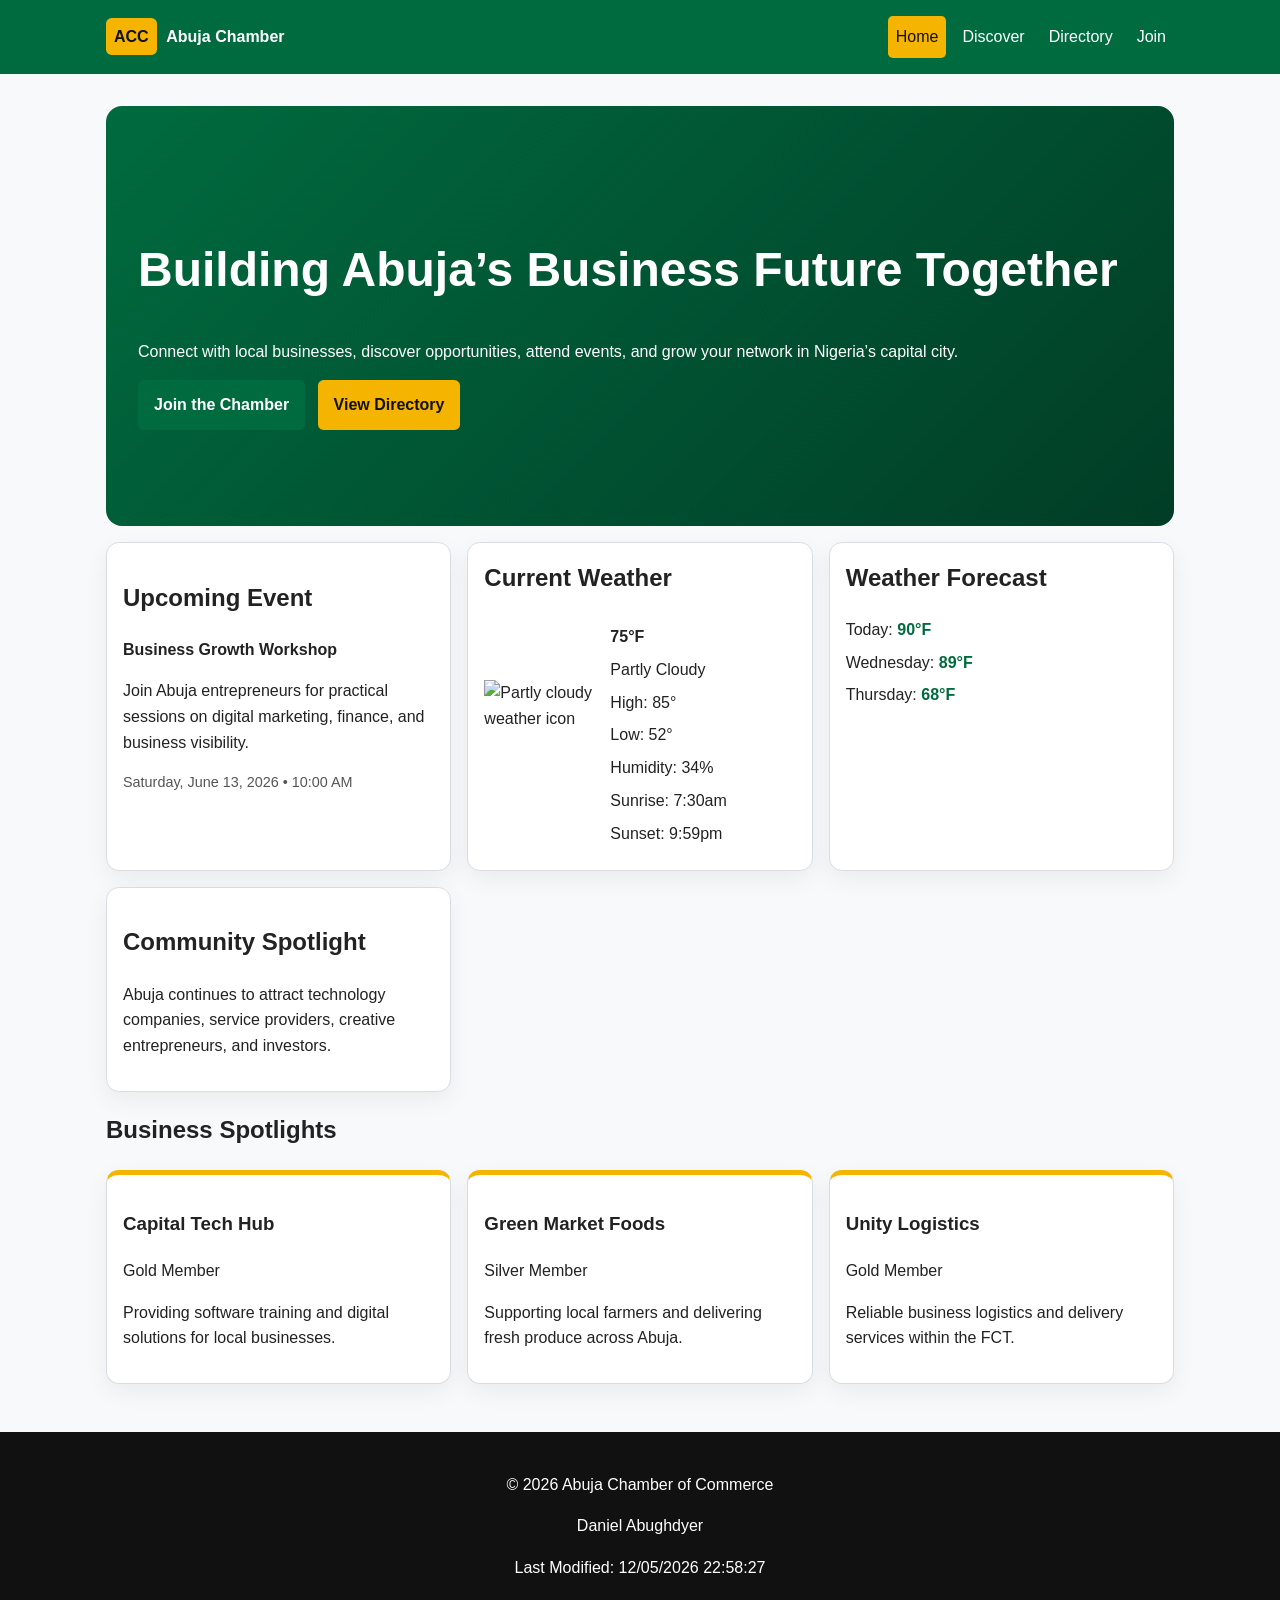
==== index.html @ a57681d7 "Chamber of Commerce" ====
<!DOCTYPE html>
<html lang="en">
<head>
  <meta charset="UTF-8">
  <meta name="viewport" content="width=device-width, initial-scale=1.0">
  <title>Abuja Chamber of Commerce | Home</title>
  <meta name="description" content="Abuja Chamber of Commerce promotes local businesses, networking, investment, and economic development in Abuja, Nigeria.">
  <meta name="author" content="Daniel Abughdyer">
  <link rel="stylesheet" href="styles/base.css">
  <link rel="stylesheet" href="styles/larger.css">
  <script src="scripts/main.js" defer></script>
</head>
<body>
  <header>
    <div class="header-wrap">
      <a class="brand" href="index.html">
        <span class="logo">ACC</span>
        <span>Abuja Chamber</span>
      </a>

      <button id="menu" aria-label="Open navigation menu">☰</button>

      <nav id="nav">
        <a href="index.html" class="active">Home</a>
        <a href="discover.html">Discover</a>
        <a href="directory.html">Directory</a>
        <a href="join.html">Join</a>
      </nav>
    </div>
  </header>

  <main>
    <section class="hero">
      <div>
        <h1>Building Abuja’s Business Future Together</h1>
        <p>Connect with local businesses, discover opportunities, attend events, and grow your network in Nigeria’s capital city.</p>
        <a class="button" href="join.html">Join the Chamber</a>
        <a class="button secondary" href="directory.html">View Directory</a>
      </div>
    </section>

    <section class="grid home-grid">
      <article class="card">
        <h2>Upcoming Event</h2>
        <p><strong>Business Growth Workshop</strong></p>
        <p>Join Abuja entrepreneurs for practical sessions on digital marketing, finance, and business visibility.</p>
        <p class="small">Saturday, June 13, 2026 • 10:00 AM</p>
      </article>

      <article class="card weather-card">
        <h2>Current Weather</h2>

        <div class="weather-content">
          <img
            src="images/weather-icon.webp"
            alt="Partly cloudy weather icon"
            width="120"
            height="120"
            loading="lazy"
          >

          <div class="weather-details">
            <p><strong>75°F</strong></p>
            <p>Partly Cloudy</p>
            <p>High: 85°</p>
            <p>Low: 52°</p>
            <p>Humidity: 34%</p>
            <p>Sunrise: 7:30am</p>
            <p>Sunset: 9:59pm</p>
          </div>
        </div>
      </article>

      <article class="card forecast-card">
        <h2>Weather Forecast</h2>

        <div class="forecast-list">
          <p>Today: <strong>90°F</strong></p>
          <p>Wednesday: <strong>89°F</strong></p>
          <p>Thursday: <strong>68°F</strong></p>
        </div>
      </article>

      <article class="card">
        <h2>Community Spotlight</h2>
        <p>Abuja continues to attract technology companies, service providers, creative entrepreneurs, and investors.</p>
      </article>
    </section>

    <section>
      <h2>Business Spotlights</h2>

      <div class="spotlights">
        <article class="card spotlight">
          <h3>Capital Tech Hub</h3>
          <p>Gold Member</p>
          <p>Providing software training and digital solutions for local businesses.</p>
        </article>

        <article class="card spotlight">
          <h3>Green Market Foods</h3>
          <p>Silver Member</p>
          <p>Supporting local farmers and delivering fresh produce across Abuja.</p>
        </article>

        <article class="card spotlight">
          <h3>Unity Logistics</h3>
          <p>Gold Member</p>
          <p>Reliable business logistics and delivery services within the FCT.</p>
        </article>
      </div>
    </section>
  </main>

  <footer>
    <p>&copy; <span id="currentyear"></span> Abuja Chamber of Commerce</p>
    <p>Daniel Abughdyer</p>
    <p id="lastModified"></p>
  </footer>
</body>
</html>
---- styles/base.css ----
* {
  box-sizing: border-box;
}

:root {
  --primary: #006b3f;
  --secondary: #f4b400;
  --background: #f8f9fa;
  --text: #222222;
  --card: #ffffff;
  --border: #d9dde3;
}

body {
  margin: 0;
  font-family: Roboto, Arial, sans-serif;
  background: var(--background);
  color: var(--text);
  line-height: 1.6;
}

header {
  background: var(--primary);
  color: #ffffff;
}

.header-wrap {
  max-width: 1100px;
  margin: 0 auto;
  padding: 1rem;
  display: flex;
  align-items: center;
  justify-content: space-between;
}

.brand {
  display: flex;
  gap: .6rem;
  align-items: center;
  color: #ffffff;
  text-decoration: none;
  font-weight: 700;
}

.logo {
  background: var(--secondary);
  color: #111111;
  padding: .35rem .5rem;
  border-radius: .35rem;
}

#menu {
  background: transparent;
  color: #ffffff;
  border: 1px solid #ffffff;
  border-radius: .3rem;
  padding: .35rem .6rem;
  font-size: 1.4rem;
}

nav {
  display: none;
  flex-direction: column;
  gap: .5rem;
  position: absolute;
  top: 70px;
  right: 1rem;
  left: 1rem;
  background: #004d2d;
  padding: 1rem;
  border-radius: .5rem;
}

nav.open {
  display: flex;
}

nav a {
  color: #ffffff;
  text-decoration: none;
  padding: .5rem;
  border-radius: .3rem;
}

nav a:hover,
nav a.active {
  background: var(--secondary);
  color: #111111;
}

main {
  max-width: 1100px;
  margin: 0 auto;
  padding: 1rem;
}

.hero {
  min-height: 420px;
  display: flex;
  align-items: center;
  padding: 2rem;
  background: linear-gradient(135deg, #006b3f, #013d26);
  color: #ffffff;
  border-radius: 1rem;
  margin: 1rem 0;
}

.hero h1 {
  font-size: 2.1rem;
  line-height: 1.2;
}

.button,
button {
  display: inline-block;
  background: var(--primary);
  color: #ffffff;
  border: none;
  border-radius: .35rem;
  padding: .75rem 1rem;
  text-decoration: none;
  cursor: pointer;
  font-weight: 700;
}

.button.secondary {
  background: var(--secondary);
  color: #111111;
  margin-left: .5rem;
}

.card {
  background: var(--card);
  border: 1px solid var(--border);
  border-radius: .8rem;
  padding: 1rem;
  box-shadow: 0 8px 24px rgba(0, 0, 0, .06);
}

.grid,
.spotlights,
.directory-grid,
.membership-cards,
.gallery {
  display: grid;
  gap: 1rem;
}

.home-grid {
  grid-template-columns: 1fr;
}

.small {
  font-size: .9rem;
  color: #555555;
}

.spotlight {
  border-top: 5px solid var(--secondary);
}

footer {
  background: #111111;
  color: #ffffff;
  text-align: center;
  padding: 1.5rem 1rem;
  margin-top: 2rem;
}

.discover-layout,
.join-layout {
  display: grid;
  gap: 1rem;
}

.placeholder-img {
  min-height: 180px;
  background: #dfe7e2;
  border-radius: .5rem;
  display: grid;
  place-items: center;
  color: #18392b;
  font-weight: 700;
}

figure {
  margin: 0;
}

figcaption {
  margin-top: .75rem;
}

.view-buttons {
  display: flex;
  gap: .5rem;
  margin: 1rem 0;
}

.directory-grid.list {
  display: block;
}

.directory-grid.list .member-card {
  margin-bottom: 1rem;
}

.member-card h2 {
  color: var(--primary);
}

form {
  display: grid;
  gap: 1rem;
}

label {
  display: grid;
  gap: .35rem;
  font-weight: 700;
}

input,
select,
textarea {
  width: 100%;
  padding: .75rem;
  border: 1px solid var(--border);
  border-radius: .35rem;
  font: inherit;
}

.thanks {
  min-height: 55vh;
  display: grid;
  place-items: center;
}

.weather-content {
  display: flex;
  align-items: center;
  gap: 1rem;
  flex-wrap: wrap;
}

.weather-content img {
  width: 110px;
  height: 110px;
  object-fit: contain;
}

.weather-details p,
.forecast-list p {
  margin: 0.45rem 0;
}

.forecast-list strong {
  color: var(--primary);
}

.weather-card h2,
.forecast-card h2 {
  margin-top: 0;
}
---- styles/larger.css ----
@media (min-width: 40rem) {
  #menu {
    display: none;
  }

  nav {
    display: flex;
    position: static;
    flex-direction: row;
    background: transparent;
    padding: 0;
  }

  .hero h1 {
    font-size: 3rem;
  }

  .home-grid,
  .spotlights,
  .directory-grid {
    grid-template-columns: repeat(3, 1fr);
  }

  .discover-layout {
    grid-template-columns: 300px 1fr;
  }

  .gallery {
    grid-template-columns: repeat(2, 1fr);
  }

  .join-layout {
    grid-template-columns: 1.3fr .9fr;
    align-items: start;
  }
}
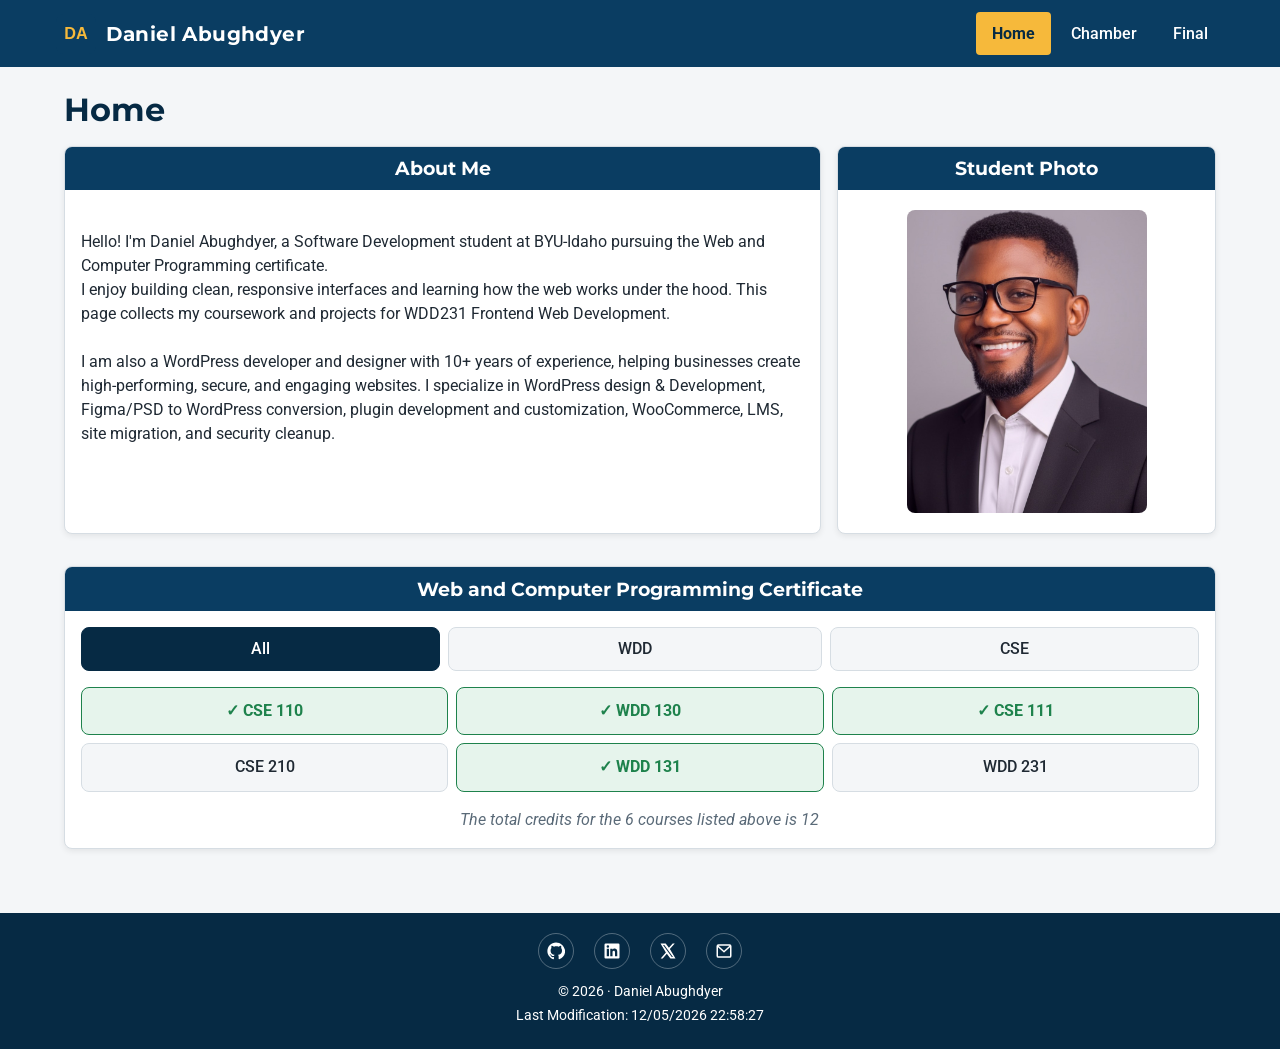
==== commit 3671c8cc: "course page" ====
--- a/index.html
+++ b/index.html
@@ -3,119 +3,110 @@
 <head>
   <meta charset="UTF-8">
   <meta name="viewport" content="width=device-width, initial-scale=1.0">
-  <title>Abuja Chamber of Commerce | Home</title>
-  <meta name="description" content="Abuja Chamber of Commerce promotes local businesses, networking, investment, and economic development in Abuja, Nigeria.">
+
+  <title>WDD231 | Daniel Abughdyer</title>
+  <meta name="description" content="WDD 231 course home page for Daniel Abughdyer — frontend web development coursework, projects, and Web and Computer Programming certificate progress.">
   <meta name="author" content="Daniel Abughdyer">
-  <link rel="stylesheet" href="styles/base.css">
+
+  <link rel="icon" type="image/svg+xml" href="images/logo.svg">
+
+  <link rel="preconnect" href="https://fonts.googleapis.com">
+  <link rel="preconnect" href="https://fonts.gstatic.com" crossorigin>
+  <link href="https://fonts.googleapis.com/css2?family=Montserrat:wght@600;700&family=Roboto:wght@400;500;700&display=swap" rel="stylesheet">
+
+  <meta property="og:type" content="website">
+  <meta property="og:title" content="WDD 231 | Daniel Abughdyer">
+  <meta property="og:description" content="Course home page showcasing Daniel Abughdyer's frontend web development coursework at BYU-Idaho.">
+  <meta property="og:url" content="https://danitex24.github.io/wdd231/">
+
+  <link rel="stylesheet" href="styles/normalize.css">
+  <link rel="stylesheet" href="styles/small.css">
   <link rel="stylesheet" href="styles/larger.css">
-  <script src="scripts/main.js" defer></script>
+
+  <script src="scripts/navigation.js" defer></script>
+  <script src="scripts/date.js" defer></script>
+  <script src="scripts/course.js" defer></script>
 </head>
 <body>
   <header>
     <div class="header-wrap">
       <a class="brand" href="index.html">
-        <span class="logo">ACC</span>
-        <span>Abuja Chamber</span>
+        <img class="logo" src="images/logo.svg" alt="" width="40" height="40">
+        <span class="brand-name">Daniel Abughdyer</span>
       </a>
 
-      <button id="menu" aria-label="Open navigation menu">☰</button>
+      <button id="menu" type="button" aria-label="Open navigation menu" aria-expanded="false" aria-controls="primary-nav"></button>
 
-      <nav id="nav">
-        <a href="index.html" class="active">Home</a>
-        <a href="discover.html">Discover</a>
-        <a href="directory.html">Directory</a>
-        <a href="join.html">Join</a>
+      <nav id="primary-nav" aria-label="Primary">
+        <a href="index.html" class="active" aria-current="page">Home</a>
+        <a href="chamber/index.html">Chamber</a>
+        <a href="#">Final</a>
       </nav>
     </div>
   </header>
 
   <main>
-    <section class="hero">
-      <div>
-        <h1>Building Abuja’s Business Future Together</h1>
-        <p>Connect with local businesses, discover opportunities, attend events, and grow your network in Nigeria’s capital city.</p>
-        <a class="button" href="join.html">Join the Chamber</a>
-        <a class="button secondary" href="directory.html">View Directory</a>
-      </div>
-    </section>
+    <h1>Home</h1>
 
-    <section class="grid home-grid">
-      <article class="card">
-        <h2>Upcoming Event</h2>
-        <p><strong>Business Growth Workshop</strong></p>
-        <p>Join Abuja entrepreneurs for practical sessions on digital marketing, finance, and business visibility.</p>
-        <p class="small">Saturday, June 13, 2026 • 10:00 AM</p>
-      </article>
+    <div class="home-grid">
+      <section class="card about-card" aria-labelledby="about-heading">
+        <h2 id="about-heading">About Me</h2>
+        <div class="card-body">
+          <br>
+            Hello! I'm Daniel Abughdyer, a Software Development student at BYU-Idaho
+            pursuing the Web and Computer Programming certificate. </br> I enjoy building
+            clean, responsive interfaces and learning how the web works under the hood.
+            This page collects my coursework and projects for WDD231  Frontend Web
+            Development.
 
-      <article class="card weather-card">
-        <h2>Current Weather</h2>
+          </p>
+            </br>
+            <p>
+            I am also a WordPress developer and designer with 10+ years of experience, 
+            helping businesses create high-performing, secure, and engaging websites. 
+            I specialize in WordPress design & Development, Figma/PSD to WordPress conversion, 
+            plugin development and customization, WooCommerce, LMS, site migration, and security cleanup.
+            </p>
+        </div>
+      </section>
 
-        <div class="weather-content">
-          <img
-            src="images/weather-icon.webp"
-            alt="Partly cloudy weather icon"
-            width="120"
-            height="120"
-            loading="lazy"
-          >
+      <section class="card photo-card" aria-labelledby="photo-heading">
+        <h2 id="photo-heading">Student Photo</h2>
+        <div class="photo-frame">
+          <img src="images/daniel-abughdyer.jpeg" alt="Portrait of Daniel Abughdyer" width="240" height="240">
+        </div>
+      </section>
 
-          <div class="weather-details">
-            <p><strong>75°F</strong></p>
-            <p>Partly Cloudy</p>
-            <p>High: 85°</p>
-            <p>Low: 52°</p>
-            <p>Humidity: 34%</p>
-            <p>Sunrise: 7:30am</p>
-            <p>Sunset: 9:59pm</p>
-          </div>
+      <section class="card courses-card" aria-labelledby="courses-heading">
+        <h2 id="courses-heading">Web and Computer Programming Certificate</h2>
+        <div class="filter-bar" role="group" aria-label="Filter courses">
+          <button type="button" class="active" data-filter="all">All</button>
+          <button type="button" data-filter="WDD">WDD</button>
+          <button type="button" data-filter="CSE">CSE</button>
         </div>
-      </article>
-
-      <article class="card forecast-card">
-        <h2>Weather Forecast</h2>
-
-        <div class="forecast-list">
-          <p>Today: <strong>90°F</strong></p>
-          <p>Wednesday: <strong>89°F</strong></p>
-          <p>Thursday: <strong>68°F</strong></p>
-        </div>
-      </article>
-
-      <article class="card">
-        <h2>Community Spotlight</h2>
-        <p>Abuja continues to attract technology companies, service providers, creative entrepreneurs, and investors.</p>
-      </article>
-    </section>
-
-    <section>
-      <h2>Business Spotlights</h2>
-
-      <div class="spotlights">
-        <article class="card spotlight">
-          <h3>Capital Tech Hub</h3>
-          <p>Gold Member</p>
-          <p>Providing software training and digital solutions for local businesses.</p>
-        </article>
-
-        <article class="card spotlight">
-          <h3>Green Market Foods</h3>
-          <p>Silver Member</p>
-          <p>Supporting local farmers and delivering fresh produce across Abuja.</p>
-        </article>
-
-        <article class="card spotlight">
-          <h3>Unity Logistics</h3>
-          <p>Gold Member</p>
-          <p>Reliable business logistics and delivery services within the FCT.</p>
-        </article>
-      </div>
-    </section>
+        <div id="course-grid" class="course-grid" aria-live="polite"></div>
+        <p id="credits-total" class="credits-total"></p>
+      </section>
+    </div>
   </main>
 
   <footer>
-    <p>&copy; <span id="currentyear"></span> Abuja Chamber of Commerce</p>
-    <p>Daniel Abughdyer</p>
+    <div class="social-links">
+      <a href="https://github.com/danitex24" aria-label="GitHub profile" target="_blank" rel="noopener">
+        <svg viewBox="0 0 24 24" aria-hidden="true"><path d="M12 .5C5.6.5.5 5.6.5 12c0 5.1 3.3 9.4 7.9 10.9.6.1.8-.2.8-.6v-2.2c-3.2.7-3.9-1.4-3.9-1.4-.5-1.3-1.3-1.7-1.3-1.7-1-.7.1-.7.1-.7 1.2.1 1.8 1.2 1.8 1.2 1 1.8 2.8 1.3 3.5 1 .1-.8.4-1.3.7-1.6-2.6-.3-5.3-1.3-5.3-5.7 0-1.3.4-2.3 1.2-3.1-.1-.3-.5-1.5.1-3.1 0 0 1-.3 3.3 1.2.9-.3 2-.4 3-.4s2.1.1 3 .4c2.3-1.5 3.3-1.2 3.3-1.2.6 1.6.2 2.8.1 3.1.7.8 1.2 1.8 1.2 3.1 0 4.4-2.7 5.4-5.3 5.7.4.4.8 1.1.8 2.2v3.3c0 .3.2.7.8.6 4.6-1.5 7.9-5.8 7.9-10.9C23.5 5.6 18.4.5 12 .5z"/></svg>
+      </a>
+      <a href="https://www.linkedin.com/in/danielabughdyer" aria-label="LinkedIn profile" target="_blank" rel="noopener">
+        <svg viewBox="0 0 24 24" aria-hidden="true"><path d="M20.5 2h-17A1.5 1.5 0 002 3.5v17A1.5 1.5 0 003.5 22h17a1.5 1.5 0 001.5-1.5v-17A1.5 1.5 0 0020.5 2zM8 19H5V9h3v10zM6.5 7.7a1.7 1.7 0 110-3.4 1.7 1.7 0 010 3.4zM19 19h-3v-5.3c0-1.3-.5-2.1-1.6-2.1-.9 0-1.4.6-1.6 1.2-.1.2-.1.5-.1.8V19h-3V9h3v1.3c.4-.6 1.1-1.5 2.8-1.5 2 0 3.5 1.3 3.5 4.2V19z"/></svg>
+      </a>
+      <a href="https://x.com/danitex24" aria-label="X profile" target="_blank" rel="noopener">
+        <svg viewBox="0 0 24 24" aria-hidden="true"><path d="M18.244 2H21l-6.52 7.45L22 22h-6.79l-4.74-6.2L4.96 22H2.2l6.98-7.97L2 2h6.92l4.28 5.66L18.244 2zm-1.19 18h1.55L7.04 4H5.4l11.654 16z"/></svg>
+      </a>
+      <a href="mailto:danieladasho@gmail.com" aria-label="Email Daniel">
+        <svg viewBox="0 0 24 24" aria-hidden="true"><path d="M2 5.5A2.5 2.5 0 014.5 3h15A2.5 2.5 0 0122 5.5v13a2.5 2.5 0 01-2.5 2.5h-15A2.5 2.5 0 012 18.5v-13zm2.7-.5L12 11.5 19.3 5H4.7zM20 7.1l-7.4 6.7a1 1 0 01-1.2 0L4 7.1V18.5c0 .3.2.5.5.5h15c.3 0 .5-.2.5-.5V7.1z"/></svg>
+      </a>
+    </div>
+    <p>&copy; <span id="currentyear"></span> &middot; Daniel Abughdyer</p>
     <p id="lastModified"></p>
   </footer>
 </body>
-</html>+</html>
--- a/styles/small.css
+++ b/styles/small.css
@@ -0,0 +1,294 @@
+/* Base styles — mobile-first (≥320px) */
+
+:root {
+  --color-primary: #0a3d62;
+  --color-primary-dark: #062a44;
+  --color-accent: #f6b93b;
+  --color-bg: #f4f6f8;
+  --color-surface: #ffffff;
+  --color-text: #1f2933;
+  --color-muted: #5a6a78;
+  --color-border: #d6dde3;
+  --color-completed: #1e824c;
+  --color-completed-bg: #e6f4ec;
+  --shadow-card: 0 2px 6px rgba(0, 0, 0, 0.08);
+  --radius: 8px;
+  --font-heading: "Montserrat", Arial, sans-serif;
+  --font-body: "Roboto", Arial, sans-serif;
+}
+
+body {
+  margin: 0;
+  font-family: var(--font-body);
+  color: var(--color-text);
+  background-color: var(--color-bg);
+  line-height: 1.5;
+}
+
+h1, h2, h3 {
+  font-family: var(--font-heading);
+  margin: 0;
+  line-height: 1.2;
+}
+
+a {
+  color: var(--color-primary);
+}
+
+img {
+  max-width: 100%;
+  height: auto;
+  display: block;
+}
+
+/* Header */
+header {
+  background-color: var(--color-primary);
+  color: #fff;
+}
+
+.header-wrap {
+  display: flex;
+  flex-wrap: wrap;
+  align-items: center;
+  justify-content: space-between;
+  padding: 0.75rem 1rem;
+  max-width: 1200px;
+  margin: 0 auto;
+  gap: 0.75rem;
+}
+
+.brand {
+  display: flex;
+  align-items: center;
+  gap: 0.6rem;
+  color: #fff;
+  text-decoration: none;
+}
+
+.brand .logo {
+  width: 40px;
+  height: 40px;
+  flex-shrink: 0;
+}
+
+.brand-name {
+  font-family: var(--font-heading);
+  font-weight: 700;
+  font-size: 1.1rem;
+  letter-spacing: 0.02em;
+}
+
+#menu {
+  background: transparent;
+  border: 2px solid #fff;
+  color: #fff;
+  font-size: 1.4rem;
+  line-height: 1;
+  padding: 0.25rem 0.6rem;
+  border-radius: 4px;
+  cursor: pointer;
+}
+
+#menu::before {
+  content: "\2630";
+}
+
+#menu.open::before {
+  content: "\2715";
+}
+
+/* Navigation */
+nav {
+  display: none;
+  width: 100%;
+  flex-direction: column;
+}
+
+nav.open {
+  display: flex;
+}
+
+nav a {
+  display: block;
+  padding: 0.75rem 1rem;
+  color: #fff;
+  text-decoration: none;
+  border-top: 1px solid rgba(255, 255, 255, 0.15);
+  font-weight: 500;
+}
+
+nav a:hover,
+nav a:focus {
+  background-color: var(--color-primary-dark);
+}
+
+nav a.active {
+  background-color: var(--color-accent);
+  color: var(--color-primary-dark);
+  font-weight: 700;
+}
+
+/* Main */
+main {
+  max-width: 1200px;
+  margin: 0 auto;
+  padding: 1rem;
+}
+
+main > h1 {
+  font-size: 1.6rem;
+  margin-bottom: 1rem;
+  color: var(--color-primary-dark);
+}
+
+.card {
+  background-color: var(--color-surface);
+  border: 1px solid var(--color-border);
+  border-radius: var(--radius);
+  box-shadow: var(--shadow-card);
+  margin-bottom: 1rem;
+  overflow: hidden;
+}
+
+.card h2 {
+  background-color: var(--color-primary);
+  color: #fff;
+  font-size: 1.05rem;
+  text-align: center;
+  padding: 0.65rem 1rem;
+}
+
+.card-body {
+  padding: 1rem;
+}
+
+.about-card p {
+  margin: 0;
+}
+
+.photo-card .photo-frame {
+  display: flex;
+  justify-content: center;
+  padding: 1rem;
+}
+
+.photo-card img {
+  border-radius: var(--radius);
+  max-width: 100%;
+}
+
+/* Course Filters and Cards */
+.filter-bar {
+  display: flex;
+  flex-wrap: wrap;
+  gap: 0.5rem;
+  padding: 1rem;
+  justify-content: center;
+}
+
+.filter-bar button {
+  flex: 1 1 auto;
+  min-width: 80px;
+  padding: 0.55rem 1rem;
+  background-color: var(--color-bg);
+  border: 1px solid var(--color-border);
+  border-radius: var(--radius);
+  font-family: var(--font-body);
+  font-weight: 500;
+  cursor: pointer;
+  color: var(--color-text);
+}
+
+.filter-bar button:hover,
+.filter-bar button:focus {
+  background-color: var(--color-primary);
+  color: #fff;
+  border-color: var(--color-primary);
+}
+
+.filter-bar button.active {
+  background-color: var(--color-primary-dark);
+  color: #fff;
+  border-color: var(--color-primary-dark);
+}
+
+.course-grid {
+  display: grid;
+  grid-template-columns: 1fr;
+  gap: 0.5rem;
+  padding: 0 1rem 1rem;
+}
+
+.course {
+  background-color: var(--color-bg);
+  border: 1px solid var(--color-border);
+  border-radius: var(--radius);
+  padding: 0.7rem 1rem;
+  font-weight: 500;
+  text-align: center;
+  color: var(--color-text);
+}
+
+.course.completed {
+  background-color: var(--color-completed-bg);
+  border-color: var(--color-completed);
+  color: var(--color-completed);
+  font-weight: 700;
+}
+
+.course.completed::before {
+  content: "\2713  ";
+}
+
+.credits-total {
+  text-align: center;
+  padding: 0 1rem 1rem;
+  font-style: italic;
+  color: var(--color-muted);
+}
+
+/* Footer */
+footer {
+  background-color: var(--color-primary-dark);
+  color: #fff;
+  text-align: center;
+  padding: 1.25rem 1rem;
+  margin-top: 1.5rem;
+}
+
+.social-links {
+  display: flex;
+  justify-content: center;
+  gap: 1.25rem;
+  margin-bottom: 0.75rem;
+}
+
+.social-links a {
+  color: #fff;
+  display: inline-flex;
+  align-items: center;
+  justify-content: center;
+  width: 36px;
+  height: 36px;
+  border-radius: 50%;
+  border: 1px solid rgba(255, 255, 255, 0.3);
+  transition: background-color 0.2s ease;
+}
+
+.social-links a:hover,
+.social-links a:focus {
+  background-color: var(--color-accent);
+  color: var(--color-primary-dark);
+}
+
+.social-links svg {
+  width: 18px;
+  height: 18px;
+  fill: currentColor;
+}
+
+footer p {
+  margin: 0.15rem 0;
+  font-size: 0.9rem;
+}
--- a/styles/larger.css
+++ b/styles/larger.css
@@ -1,36 +1,59 @@
-@media (min-width: 40rem) {
+/* Larger-screen styles (≥640px) */
+
+@media (min-width: 640px) {
+
   #menu {
     display: none;
   }
 
   nav {
     display: flex;
-    position: static;
     flex-direction: row;
-    background: transparent;
-    padding: 0;
+    width: auto;
+    gap: 0.25rem;
   }
 
-  .hero h1 {
-    font-size: 3rem;
+  nav a {
+    border-top: none;
+    padding: 0.6rem 1rem;
+    border-radius: 4px;
   }
 
-  .home-grid,
-  .spotlights,
-  .directory-grid {
+  main > h1 {
+    font-size: 2rem;
+  }
+
+  .home-grid {
+    display: grid;
+    grid-template-columns: 2fr 1fr;
+    gap: 1rem;
+  }
+
+  .home-grid .courses-card {
+    grid-column: 1 / -1;
+  }
+
+  .course-grid {
     grid-template-columns: repeat(3, 1fr);
   }
 
-  .discover-layout {
-    grid-template-columns: 300px 1fr;
+  .photo-card .photo-frame {
+    padding: 1.25rem;
   }
 
-  .gallery {
-    grid-template-columns: repeat(2, 1fr);
+}
+
+@media (min-width: 960px) {
+
+  main {
+    padding: 1.5rem;
   }
 
-  .join-layout {
-    grid-template-columns: 1.3fr .9fr;
-    align-items: start;
+  .card h2 {
+    font-size: 1.2rem;
+  }
+
+  .brand-name {
+    font-size: 1.25rem;
   }
 }
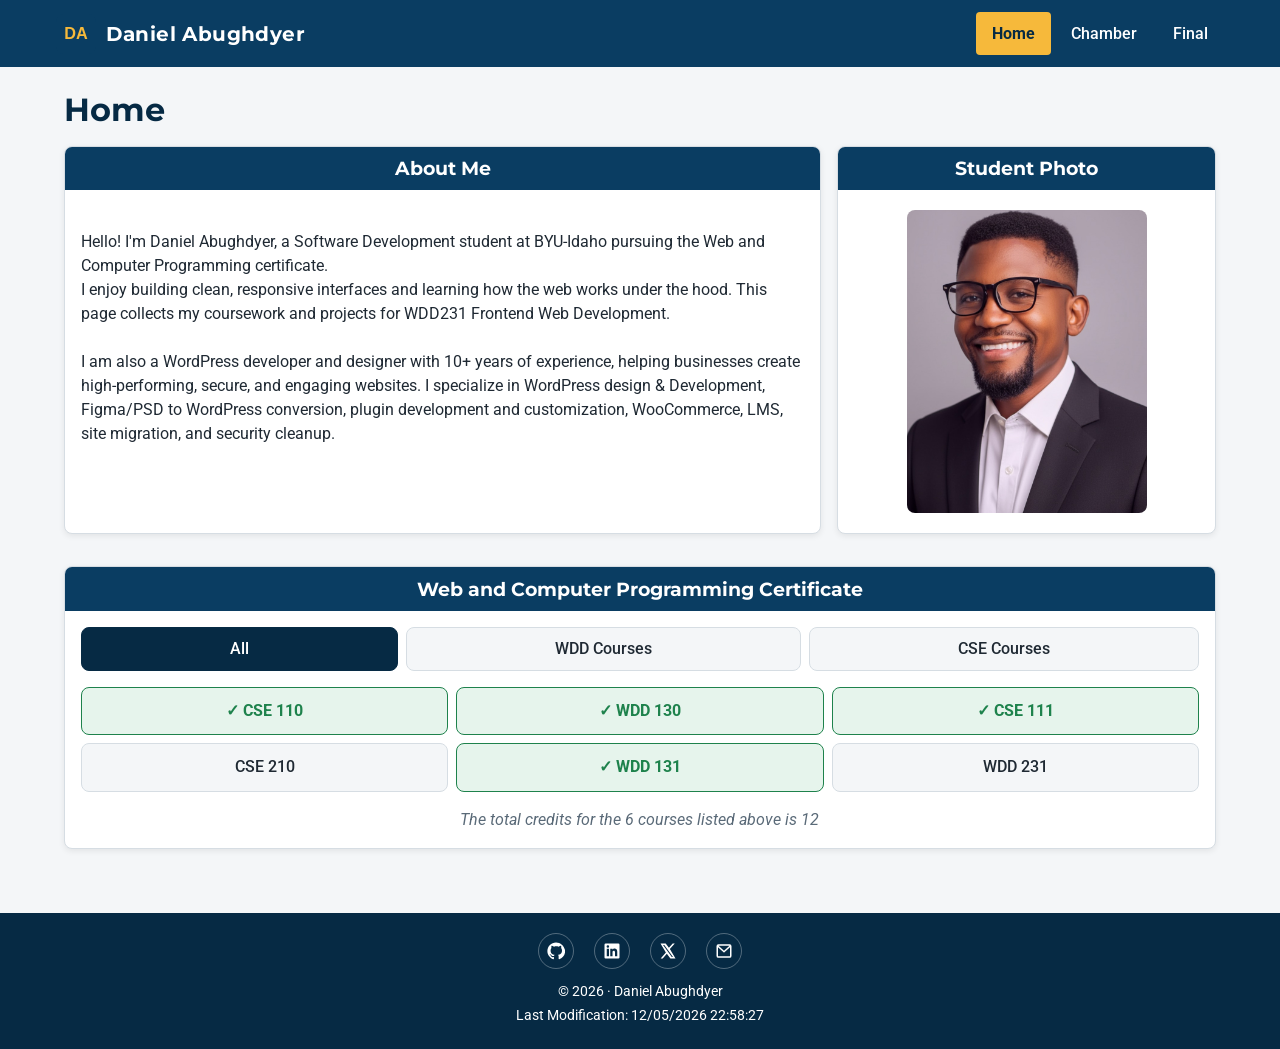
==== commit 7c55ea15: "add courses name" ====
--- a/index.html
+++ b/index.html
@@ -81,8 +81,8 @@
         <h2 id="courses-heading">Web and Computer Programming Certificate</h2>
         <div class="filter-bar" role="group" aria-label="Filter courses">
           <button type="button" class="active" data-filter="all">All</button>
-          <button type="button" data-filter="WDD">WDD</button>
-          <button type="button" data-filter="CSE">CSE</button>
+          <button type="button" data-filter="WDD">WDD Courses</button>
+          <button type="button" data-filter="CSE">CSE Courses</button>
         </div>
         <div id="course-grid" class="course-grid" aria-live="polite"></div>
         <p id="credits-total" class="credits-total"></p>
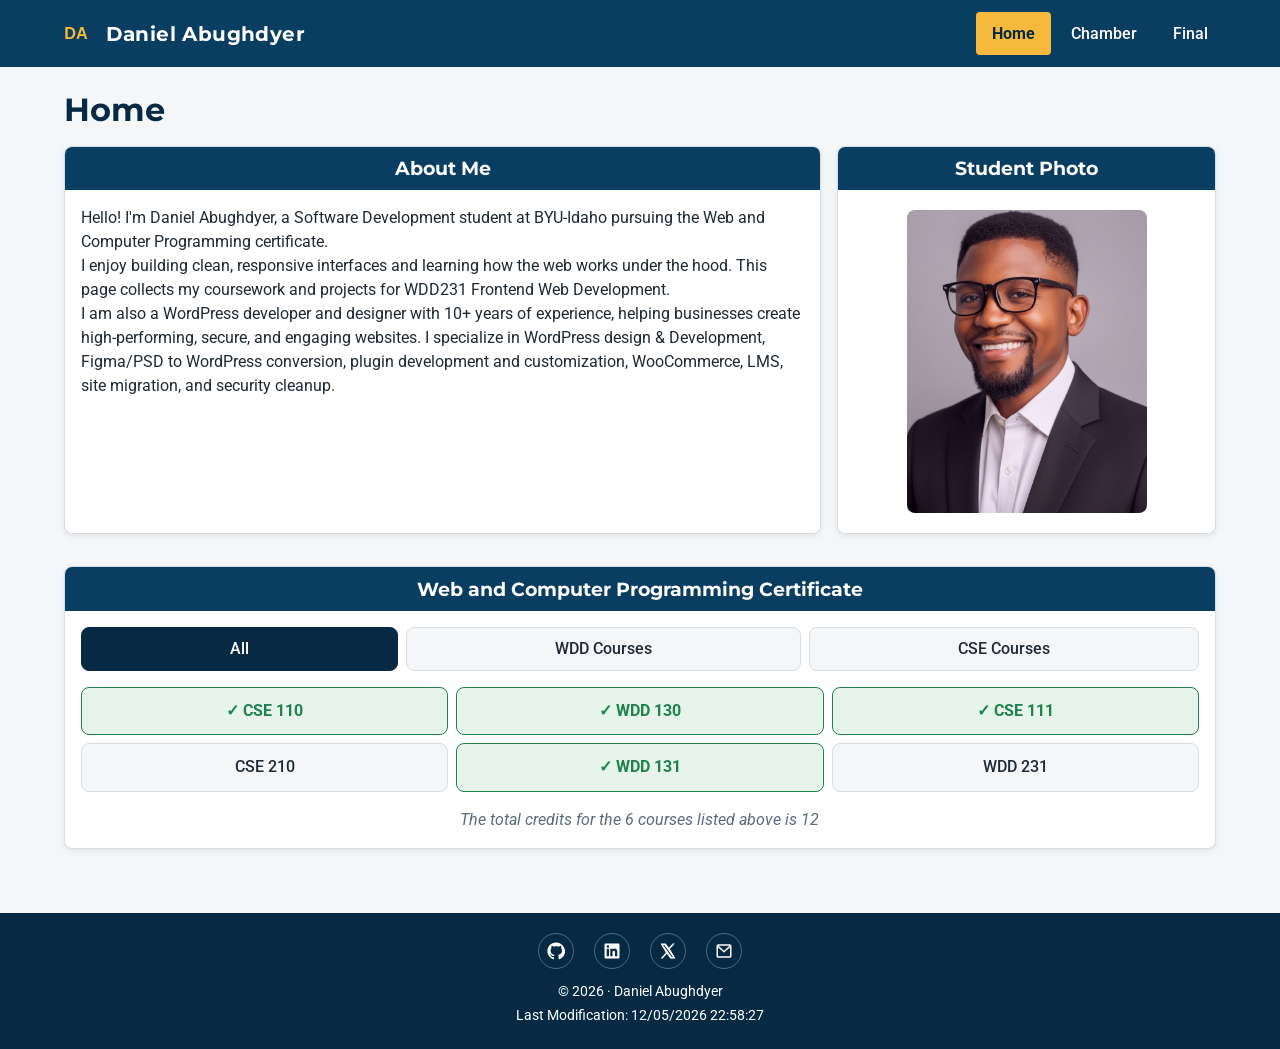
==== commit 22cfe6ca: "add paragraph" ====
--- a/index.html
+++ b/index.html
@@ -52,15 +52,15 @@
       <section class="card about-card" aria-labelledby="about-heading">
         <h2 id="about-heading">About Me</h2>
         <div class="card-body">
-          <br>
+          <p>
             Hello! I'm Daniel Abughdyer, a Software Development student at BYU-Idaho
-            pursuing the Web and Computer Programming certificate. </br> I enjoy building
+            pursuing the Web and Computer Programming certificate. 
+          </p>
+            <p> I enjoy building
             clean, responsive interfaces and learning how the web works under the hood.
             This page collects my coursework and projects for WDD231  Frontend Web
             Development.
-
           </p>
-            </br>
             <p>
             I am also a WordPress developer and designer with 10+ years of experience, 
             helping businesses create high-performing, secure, and engaging websites. 
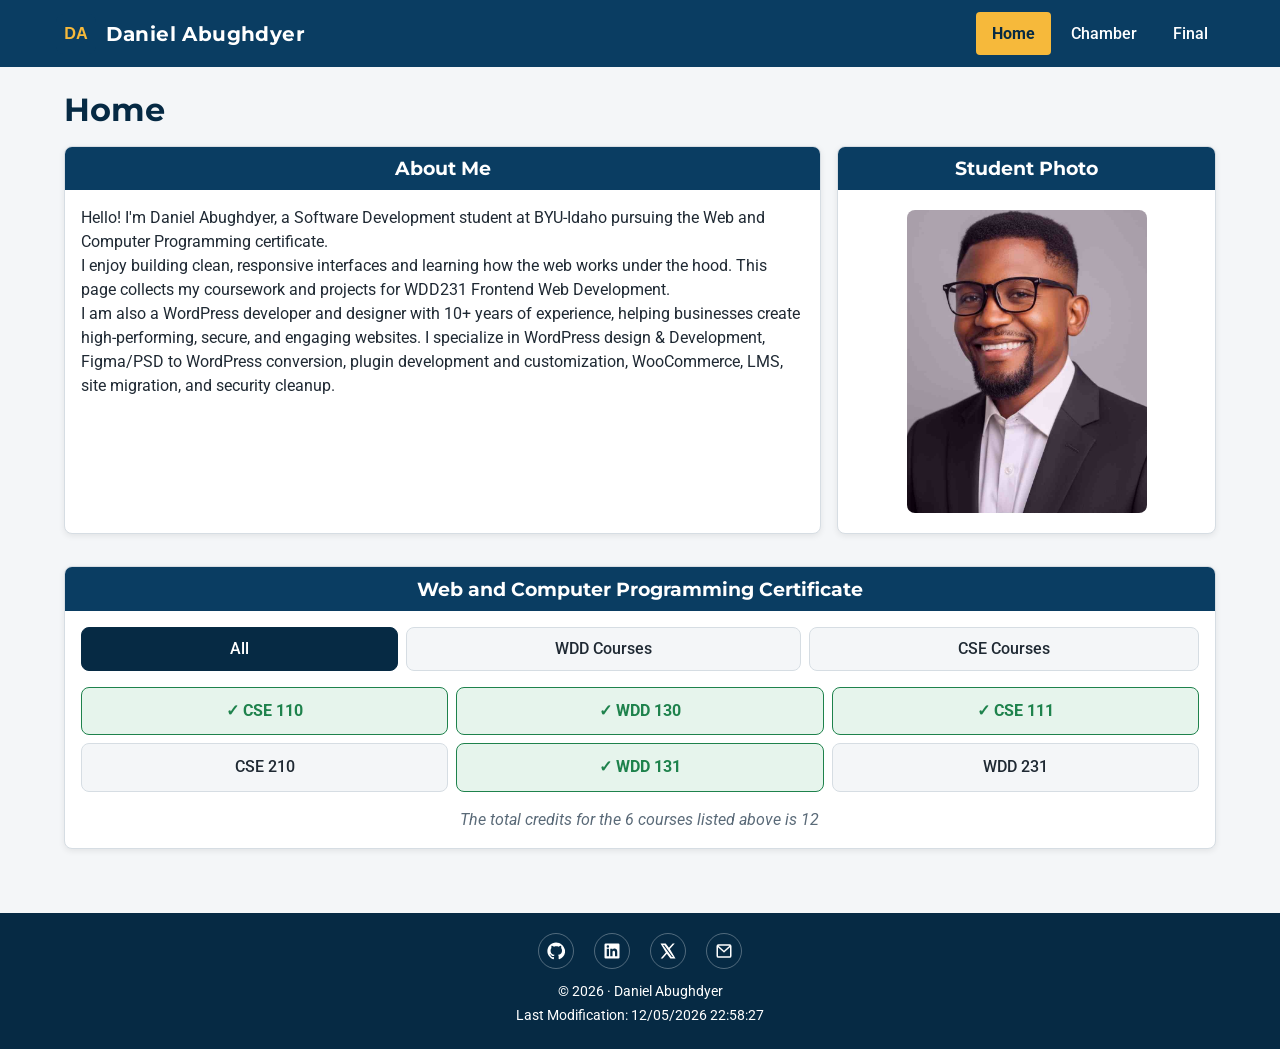
==== commit ff5c9dec: "updated profile image" ====
--- a/index.html
+++ b/index.html
@@ -73,7 +73,7 @@
       <section class="card photo-card" aria-labelledby="photo-heading">
         <h2 id="photo-heading">Student Photo</h2>
         <div class="photo-frame">
-          <img src="images/daniel-abughdyer.jpeg" alt="Portrait of Daniel Abughdyer" width="240" height="240">
+          <img src="images/daniel-abughdyer.jpg" alt="Portrait of Daniel Abughdyer" width="240" height="240">
         </div>
       </section>
 
